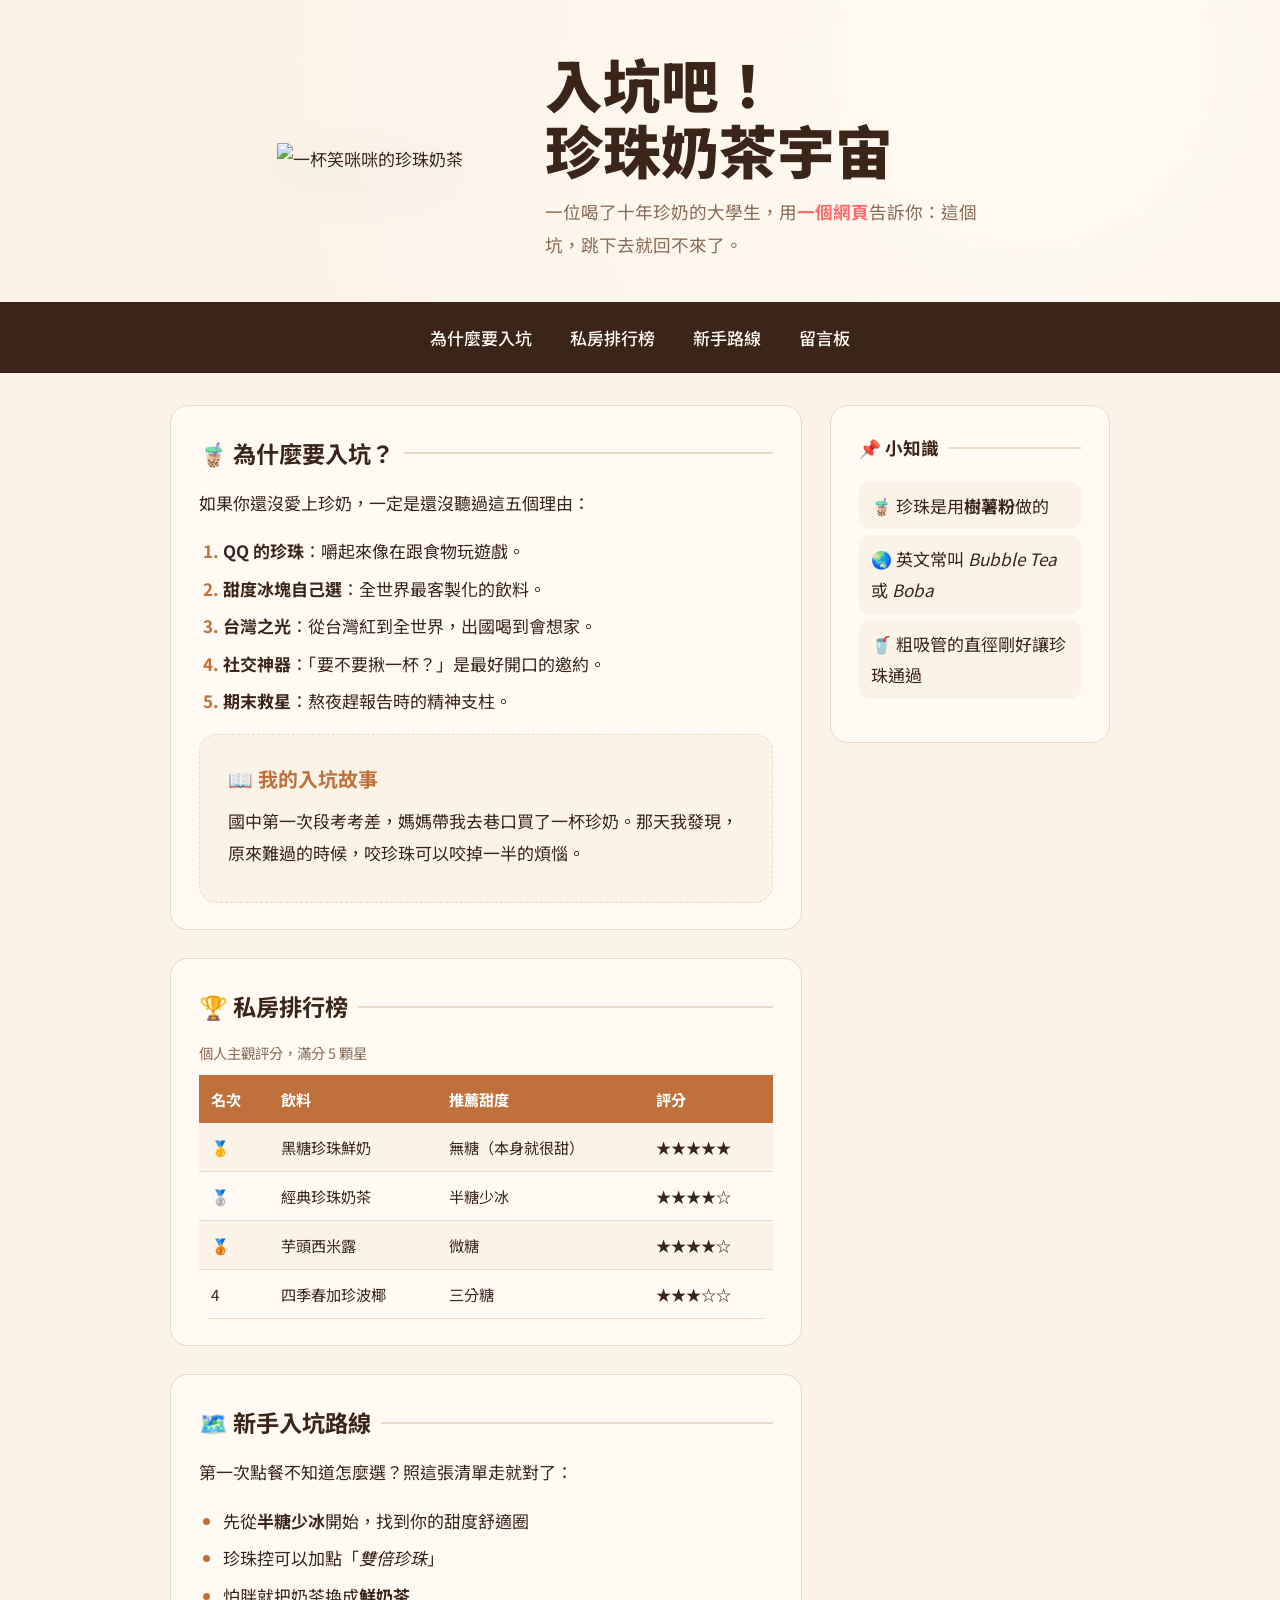
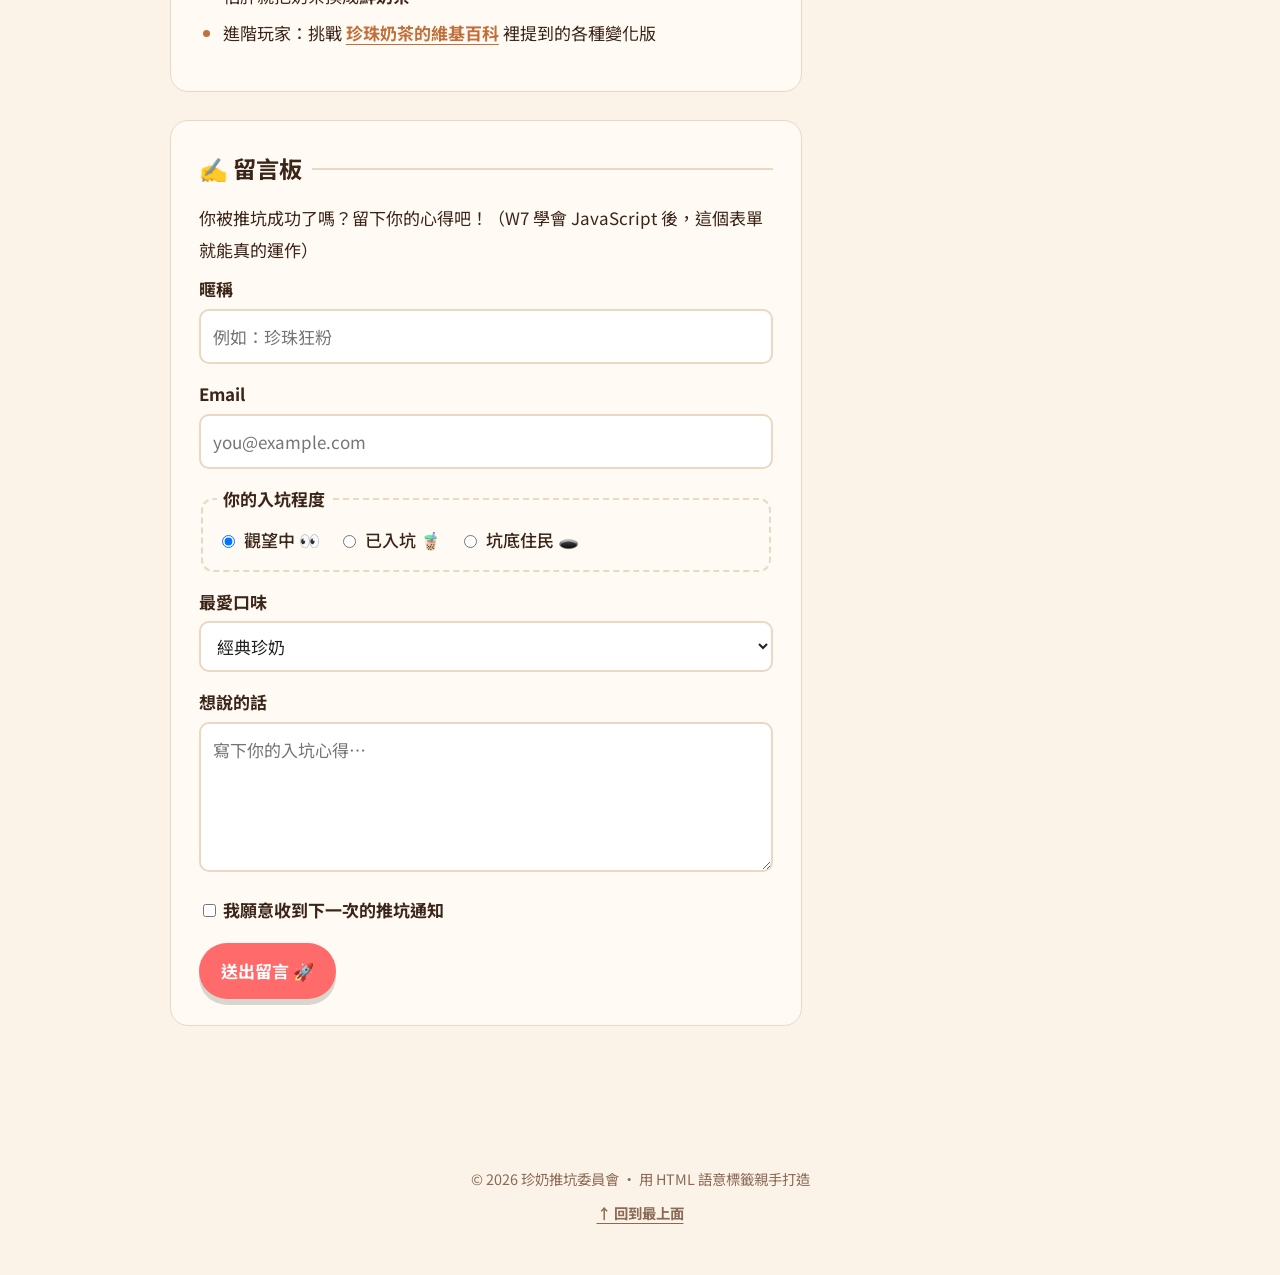
==== weak2/index.html @ f414bbfb "web-quest" ====
<!DOCTYPE html>
<!-- ↑ HTML5 文件宣告；下一行 lang="zh-Hant" 代表繁體中文 -->
<html lang="zh-Hant">
<!-- ===== head：瀏覽器的設定區，不會顯示在畫面上 ===== -->
<head>
  <!-- 文字編碼：中文不變亂碼 -->
  <meta charset="UTF-8">
  <!-- 手機用正常大小顯示 -->
  <meta name="viewport" content="width=device-width, initial-scale=1.0">
  <!-- ✏️ 改這裡：你的推坑主題 -->
  <title>入坑吧！珍珠奶茶宇宙</title>
  <!-- 借穿的衣服，這行先不要動 -->
  <link rel="stylesheet" href="theme.css">
</head>

<!-- ✏️ 改這裡：換配色 theme-milktea / theme-matcha / theme-taro -->
<body class="theme-milktea">

  <!-- ===== header：網站的招牌 ===== -->
  <header>
    <!-- ✏️ 改這裡：換成你的主題圖片，記得改 alt -->
    <img src="images/cover.svg" alt="一杯笑咪咪的珍珠奶茶">
    <div>
      <h1>入坑吧！<br>珍珠奶茶宇宙</h1>
      <p>一位喝了十年珍奶的大學生，用<strong>一個網頁</strong>告訴你：這個坑，跳下去就回不來了。</p>
    </div>
  </header>

  <!-- ===== nav：頁內導覽，href="#id" 會跳到對應的區塊 ===== -->
  <nav>
    <ul>
      <li><a href="#why">為什麼要入坑</a></li>
      <li><a href="#rank">私房排行榜</a></li>
      <li><a href="#route">新手路線</a></li>
      <li><a href="#guestbook">留言板</a></li>
    </ul>
  </nav>

  <main>

    <!-- ===== 區塊 1：推坑理由（有順序 → 用 ol） ===== -->
    <section id="why">
      <h2>🧋 為什麼要入坑？</h2>
      <p>如果你還沒愛上珍奶，一定是還沒聽過這五個理由：</p>
      <!-- ✏️ 改這裡：寫下你的推坑理由 -->
      <ol>
        <li><strong>QQ 的珍珠</strong>：嚼起來像在跟食物玩遊戲。</li>
        <li><strong>甜度冰塊自己選</strong>：全世界最客製化的飲料。</li>
        <li><strong>台灣之光</strong>：從台灣紅到全世界，出國喝到會想家。</li>
        <li><strong>社交神器</strong>：「要不要揪一杯？」是最好開口的邀約。</li>
        <li><strong>期末救星</strong>：熬夜趕報告時的精神支柱。</li>
      </ol>

      <!-- article：一篇可以獨立存在的小文章 -->
      <article>
        <h3>📖 我的入坑故事</h3>
        <p>國中第一次段考考差，媽媽帶我去巷口買了一杯珍奶。那天我發現，原來難過的時候，咬珍珠可以咬掉一半的煩惱。</p>
      </article>
    </section>

    <!-- ===== 區塊 2：排行榜（表格） ===== -->
    <section id="rank">
      <h2>🏆 私房排行榜</h2>
      <!-- ✏️ 改這裡：換成你的排行，一列 <tr> 就是一筆資料 -->
      <!-- table 表格：tr = 一列，th = 標題格，td = 資料格；每列格數要一樣 -->
      <table>
        <caption>個人主觀評分，滿分 5 顆星</caption>
        <tr>
          <th>名次</th>
          <th>飲料</th>
          <th>推薦甜度</th>
          <th>評分</th>
        </tr>
        <tr>
          <td>🥇</td>
          <td>黑糖珍珠鮮奶</td>
          <td>無糖（本身就很甜）</td>
          <td>★★★★★</td>
        </tr>
        <tr>
          <td>🥈</td>
          <td>經典珍珠奶茶</td>
          <td>半糖少冰</td>
          <td>★★★★☆</td>
        </tr>
        <tr>
          <td>🥉</td>
          <td>芋頭西米露</td>
          <td>微糖</td>
          <td>★★★★☆</td>
        </tr>
        <tr>
          <td>4</td>
          <td>四季春加珍波椰</td>
          <td>三分糖</td>
          <td>★★★☆☆</td>
        </tr>
      </table>
    </section>

    <!-- ===== 區塊 3：新手路線（沒順序 → 用 ul） ===== -->
    <section id="route">
      <h2>🗺️ 新手入坑路線</h2>
      <p>第一次點餐不知道怎麼選？照這張清單走就對了：</p>
      <ul>
        <li>先從<strong>半糖少冰</strong>開始，找到你的甜度舒適圈</li>
        <li>珍珠控可以加點「<em>雙倍珍珠</em>」</li>
        <li>怕胖就把奶茶換成<strong>鮮奶茶</strong></li>
        <li>進階玩家：挑戰 <a href="https://zh.wikipedia.org/zh-tw/%E7%8F%8D%E7%8F%A0%E5%A5%B6%E8%8C%B6" target="_blank">珍珠奶茶的維基百科</a> 裡提到的各種變化版</li>
      </ul>
    </section>

    <!-- ===== 區塊 4：留言表單 ===== -->
    <section id="guestbook">
      <h2>✍️ 留言板</h2>
      <p>你被推坑成功了嗎？留下你的心得吧！（W7 學會 JavaScript 後，這個表單就能真的運作）</p>
      <!-- form：表單外框。label 的 for 要對上 input 的 id；radio 同一組要用同一個 name -->
      <form action="#">
        <div>
          <label for="nickname">暱稱</label>
          <input type="text" id="nickname" placeholder="例如：珍珠狂粉">
        </div>
        <div>
          <label for="email">Email</label>
          <input type="email" id="email" placeholder="you@example.com">
        </div>
        <fieldset>
          <legend>你的入坑程度</legend>
          <label><input type="radio" name="level" checked> 觀望中 👀</label>
          <label><input type="radio" name="level"> 已入坑 🧋</label>
          <label><input type="radio" name="level"> 坑底住民 🕳️</label>
        </fieldset>
        <div>
          <label for="favorite">最愛口味</label>
          <select id="favorite">
            <option>經典珍奶</option>
            <option>黑糖鮮奶</option>
            <option>芋頭系列</option>
            <option>水果茶派</option>
          </select>
        </div>
        <div>
          <label for="message">想說的話</label>
          <textarea id="message" rows="4" placeholder="寫下你的入坑心得…"></textarea>
        </div>
        <label><input type="checkbox"> 我願意收到下一次的推坑通知</label>
        <button type="submit">送出留言 🚀</button>
      </form>
    </section>

    <!-- ===== aside：側欄，跟主內容有關但不是主角 ===== -->
    <aside>
      <h2>📌 小知識</h2>
      <ul>
        <li>🧋 珍珠是用<strong>樹薯粉</strong>做的</li>
        <li>🌏 英文常叫 <em>Bubble Tea</em> 或 <em>Boba</em></li>
        <li>🥤 粗吸管的直徑剛好讓珍珠通過</li>
      </ul>
    </aside>

  </main>

  <!-- ===== footer：頁尾 ===== -->
  <footer>
    <p>© 2026 珍奶推坑委員會 ・ 用 HTML 語意標籤親手打造</p>
    <p><a href="#">↑ 回到最上面</a></p>
  </footer>

<script type="module" src="https://static.cloudflareinsights.com/beacon.min.js/vce701823e78c4301a35b7e07294d87301792088814092" integrity="sha512-UKNk8GbxkABxKcXYuLkO16EleLGUkcvJWtpSNmExE0Too3ZaFAxTscNWEc1OdAv5/BikHawapSCaiD2XCmp+Bw==" data-cf-beacon='{"version":"2024.11.0","token":"7e37587e062341558700a38a24e1dc18","r":1,"spa":2}' crossorigin="anonymous"></script>
<script>(function(){function c(){var b=a.contentDocument||(a.contentWindow&&a.contentWindow.document);if(b){var d=b.createElement('script');d.innerHTML="window.__CF$cv$params={r:'a5655c148beff312',t:'MTc5Mzk4MTMzNQ=='};var l=window.parent.location,o;try{o=new URL(l.origin).origin}catch(e){try{o=new URL(new URL(l.href).origin).origin}catch(e){o=''}}var u='/cdn-cgi/challenge-platform/scripts/jsd/main.js?ray=a5655c148beff312',a=document.createElement('script');a.src=o?new URL(u,o).href:u;document.getElementsByTagName('head')[0].appendChild(a);";b.getElementsByTagName('head')[0].appendChild(d)}}if(document.body){var a=document.createElement('iframe');a.height=1;a.width=1;a.style.position='absolute';a.style.top=0;a.style.left=0;a.style.border='none';a.style.visibility='hidden';document.body.appendChild(a);if('loading'!==document.readyState)c();else if(window.addEventListener)document.addEventListener('DOMContentLoaded',c);else{var e=document.onreadystatechange||function(){};document.onreadystatechange=function(b){e(b);'loading'!==document.readyState&&(document.onreadystatechange=e,c())}}}})();</script></body>
</html>
---- weak2/theme.css ----
/* =========================================================
   theme.css — W2 推坑專頁的衣服 👕
   這週一樣先借穿，你只要寫 HTML。
   換配色：到 index.html 把 <body class="theme-milktea">
   改成 theme-milktea（奶茶）/ theme-matcha（抹茶）/ theme-taro（芋頭）
   ========================================================= */
@import url("https://fonts.googleapis.com/css2?family=Noto+Sans+TC:wght@400;500;700;900&family=Bricolage+Grotesque:opsz,wght@12..96,800&display=swap");

/* 每個主題只換這幾個顏色 */
body.theme-milktea { --bg: #fbf3e8; --card: #fffaf3; --ink: #3b2418; --soft: #8a6a55; --main: #c0703b; --pop: #ff6b6b; --line: #ead8c2; }
body.theme-matcha  { --bg: #eef3e6; --card: #fbfdf7; --ink: #1f2e1a; --soft: #5f735a; --main: #4f8a3a; --pop: #e8a33d; --line: #d3e0c6; }
body.theme-taro    { --bg: #f2ecf8; --card: #fcfaff; --ink: #2c1f3d; --soft: #6e5f84; --main: #8a5cc4; --pop: #ff8fb1; --line: #e0d4ef; }

* { box-sizing: border-box; }
html { scroll-behavior: smooth; }
body {
  margin: 0; background: var(--bg); color: var(--ink);
  font-family: "Noto Sans TC", "Microsoft JhengHei", sans-serif; line-height: 1.85; font-size: 17px;
}
a { color: var(--main); font-weight: 700; text-underline-offset: 4px; }
img { max-width: 100%; }

/* ---------- header：大封面 ---------- */
header {
  display: flex; flex-wrap: wrap; align-items: center; justify-content: center; gap: 24px 48px;
  padding: 56px 20px 40px; text-align: left;
  background: radial-gradient(circle at 80% 20%, var(--card), var(--bg) 70%);
}
header img { width: 220px; filter: drop-shadow(0 16px 24px rgba(0,0,0,.15)); }
header h1 { font-family: "Bricolage Grotesque", "Noto Sans TC", sans-serif; font-size: clamp(2.2rem, 6vw, 3.6rem); line-height: 1.15; margin: 0 0 8px; font-weight: 900; }
header p { margin: 0; color: var(--soft); font-size: 1.1rem; max-width: 26em; }
header strong { color: var(--pop); }

/* ---------- nav：黏在上面的選單 ---------- */
nav { position: sticky; top: 0; z-index: 5; background: var(--ink); padding: 10px 16px; }
nav ul { list-style: none; margin: 0 auto; padding: 0; display: flex; flex-wrap: wrap; justify-content: center; gap: 6px 10px; max-width: 980px; }
nav a { color: var(--card); text-decoration: none; padding: 4px 14px; border-radius: 999px; font-weight: 500; display: inline-block; }
nav a:hover { background: var(--main); color: #fff; }

/* ---------- main + aside：兩欄 ---------- */
main { max-width: 980px; margin: 0 auto; padding: 32px 20px 48px; display: grid; grid-template-columns: minmax(0, 1fr); gap: 28px; }
@media (min-width: 860px) { main { grid-template-columns: minmax(0, 1fr) 280px; align-items: start; } aside { position: sticky; top: 70px; grid-column: 2; grid-row: 1 / span 6; } }
section, aside, article {
  background: var(--card); border: 1px solid var(--line); border-radius: 18px; padding: 26px 28px;
}
section { scroll-margin-top: 70px; }
h2 { margin: 0 0 12px; font-size: 1.45rem; display: flex; align-items: center; gap: 10px; }
h2::after { content: ""; flex: 1; height: 2px; background: var(--line); }
h3 { margin: 0 0 6px; color: var(--main); }
p { margin: 8px 0; }
ol, ul { padding-left: 1.4em; }
li { margin: 6px 0; }
li::marker { color: var(--main); font-weight: 700; }
article { background: var(--bg); border-style: dashed; margin-top: 14px; }

/* aside 側欄 */
aside h2 { font-size: 1.1rem; }
aside ul { list-style: none; padding: 0; }
aside li { padding: 8px 12px; background: var(--bg); border-radius: 10px; }

/* ---------- table 排行榜 ---------- */
table { width: 100%; border-collapse: collapse; font-size: .95rem; overflow: hidden; border-radius: 12px; }
caption { text-align: left; color: var(--soft); padding-bottom: 8px; font-size: .9rem; }
th { background: var(--main); color: #fff; text-align: left; padding: 10px 12px; }
td { padding: 10px 12px; border-bottom: 1px solid var(--line); }
tr:nth-child(even) td { background: var(--bg); }
.table-scroll, section:has(table) { overflow-x: auto; }

/* ---------- form 留言表單 ---------- */
form { display: grid; gap: 14px; }
label { font-weight: 700; display: block; margin-bottom: 4px; }
input[type="text"], input[type="email"], select, textarea {
  width: 100%; font: inherit; padding: 10px 12px; border: 2px solid var(--line); border-radius: 10px; background: #fff; color: #222;
}
input:focus, select:focus, textarea:focus { outline: none; border-color: var(--main); }
fieldset { border: 2px dashed var(--line); border-radius: 12px; padding: 10px 14px; }
fieldset label { display: inline-flex; gap: 6px; align-items: center; font-weight: 500; margin-right: 14px; }
legend { font-weight: 700; padding: 0 6px; }
button {
  font: inherit; font-weight: 700; padding: 12px 22px; border: 0; border-radius: 999px; cursor: pointer;
  background: var(--pop); color: #fff; justify-self: start; box-shadow: 0 6px 0 rgba(0,0,0,.15);
}
button:active { transform: translateY(3px); box-shadow: 0 3px 0 rgba(0,0,0,.15); }

/* ---------- footer ---------- */
footer { text-align: center; padding: 28px 16px 40px; color: var(--soft); font-size: .9rem; }
footer a { color: var(--soft); }
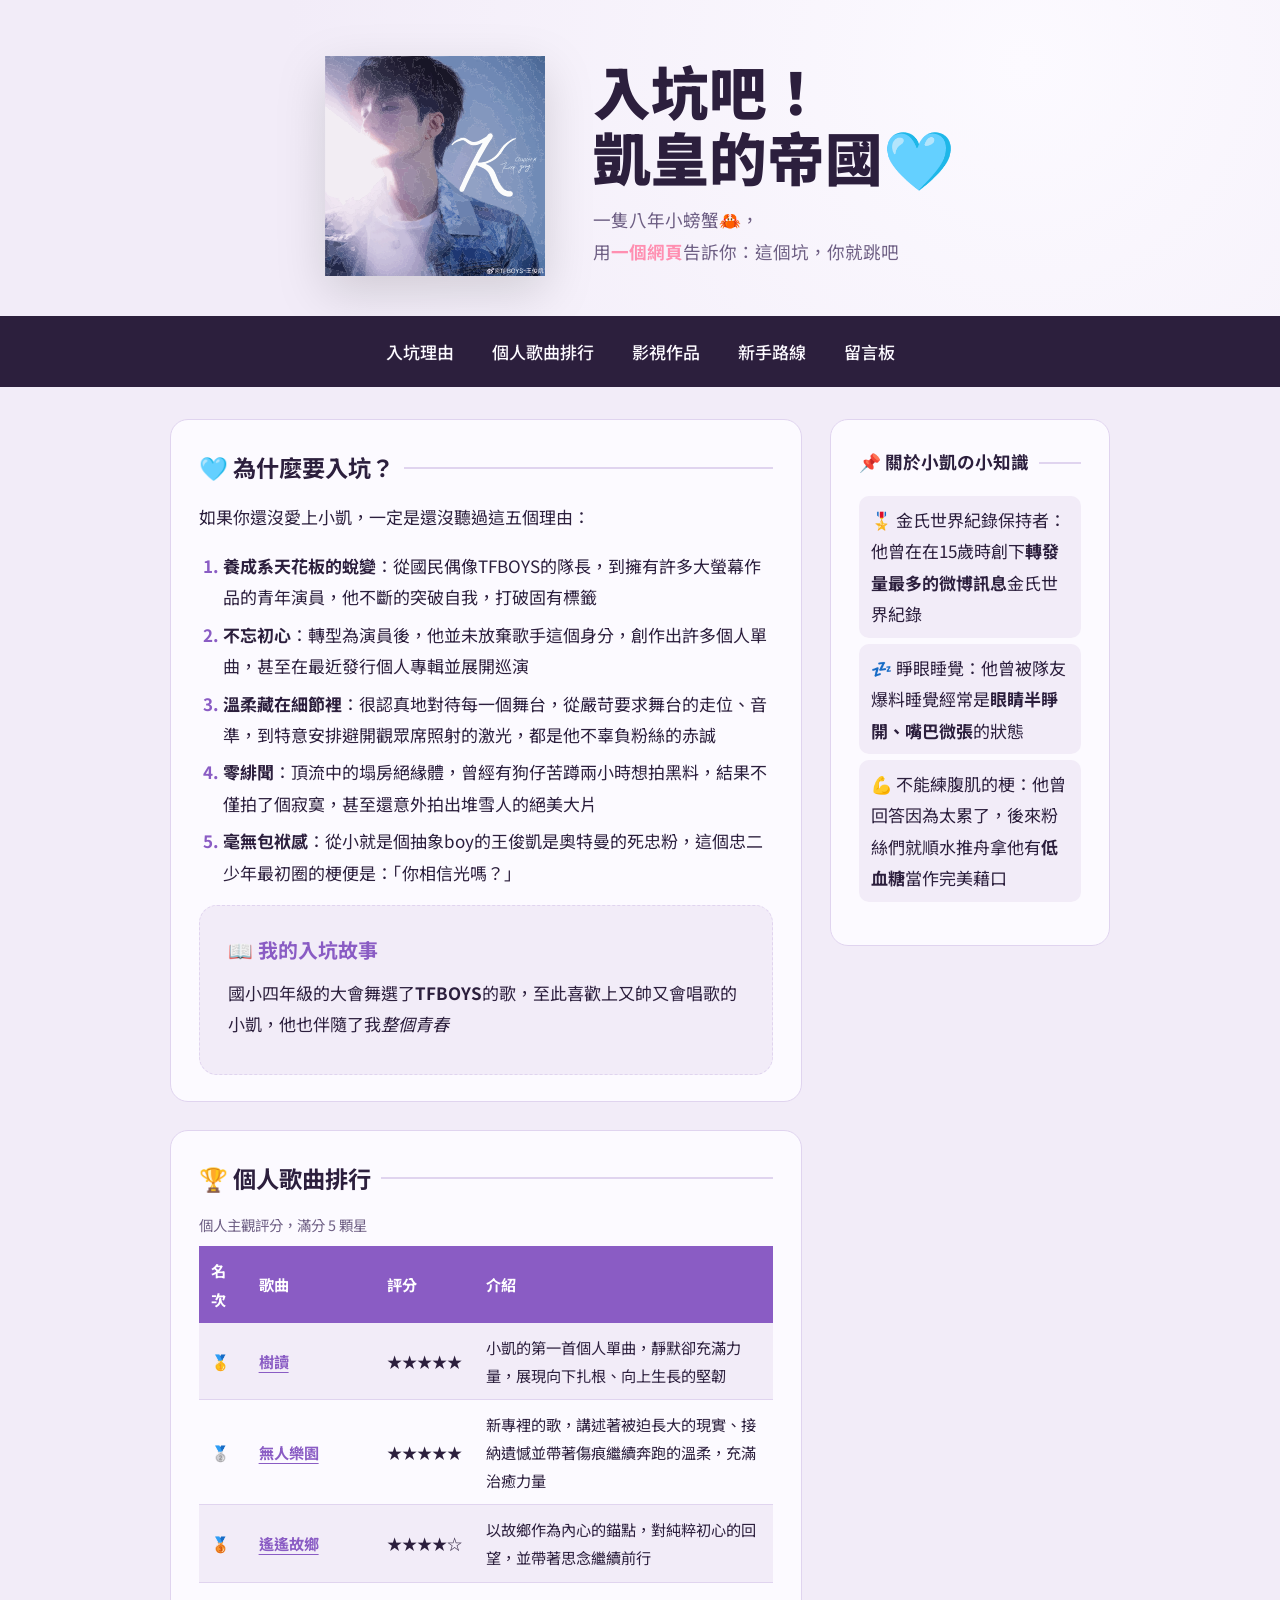
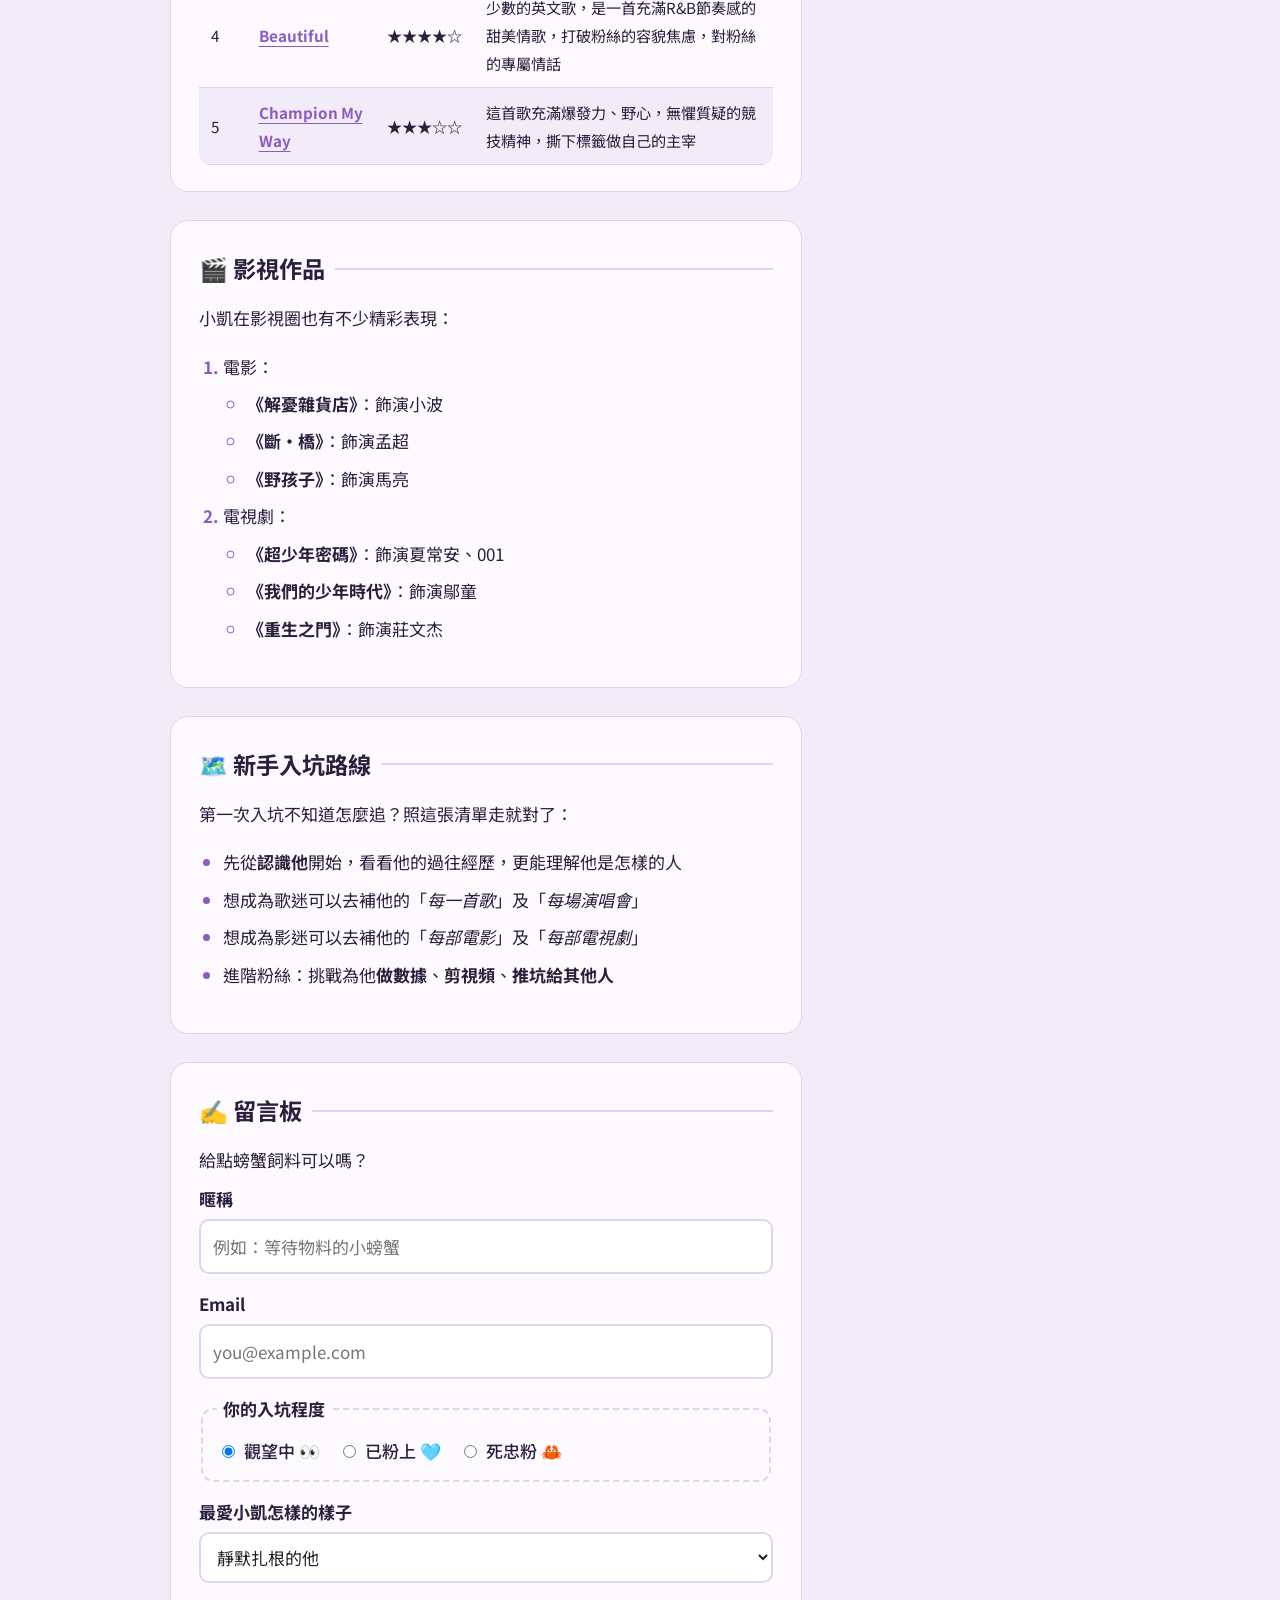
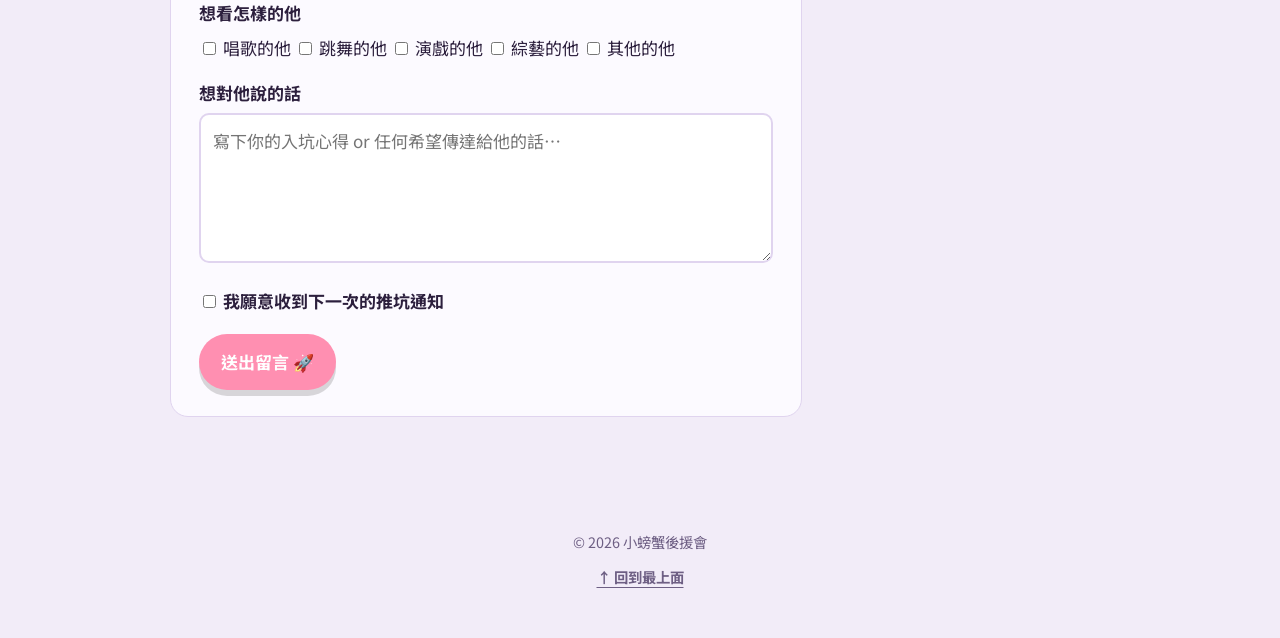
==== commit c07d98b3: "web-quest" ====
--- a/weak2/index.html
+++ b/weak2/index.html
@@ -1,124 +1,121 @@
 <!DOCTYPE html>
-<!-- ↑ HTML5 文件宣告；下一行 lang="zh-Hant" 代表繁體中文 -->
 <html lang="zh-Hant">
-<!-- ===== head：瀏覽器的設定區，不會顯示在畫面上 ===== -->
 <head>
-  <!-- 文字編碼：中文不變亂碼 -->
   <meta charset="UTF-8">
-  <!-- 手機用正常大小顯示 -->
   <meta name="viewport" content="width=device-width, initial-scale=1.0">
-  <!-- ✏️ 改這裡：你的推坑主題 -->
-  <title>入坑吧！珍珠奶茶宇宙</title>
-  <!-- 借穿的衣服，這行先不要動 -->
+  <title>入坑吧！凱皇的帝國🩵</title>
   <link rel="stylesheet" href="theme.css">
 </head>
-
-<!-- ✏️ 改這裡：換配色 theme-milktea / theme-matcha / theme-taro -->
-<body class="theme-milktea">
-
-  <!-- ===== header：網站的招牌 ===== -->
+<body class="theme-taro">
   <header>
-    <!-- ✏️ 改這裡：換成你的主題圖片，記得改 alt -->
-    <img src="images/cover.svg" alt="一杯笑咪咪的珍珠奶茶">
+    <img src="images/Karry.svg" alt="《K》篇章">
     <div>
-      <h1>入坑吧！<br>珍珠奶茶宇宙</h1>
-      <p>一位喝了十年珍奶的大學生，用<strong>一個網頁</strong>告訴你：這個坑，跳下去就回不來了。</p>
+      <h1>入坑吧！<br>凱皇的帝國🩵</h1>
+      <p>一隻八年小螃蟹🦀，<br>用<strong>一個網頁</strong>告訴你：這個坑，你就跳吧</p>
     </div>
   </header>
-
-  <!-- ===== nav：頁內導覽，href="#id" 會跳到對應的區塊 ===== -->
   <nav>
     <ul>
-      <li><a href="#why">為什麼要入坑</a></li>
-      <li><a href="#rank">私房排行榜</a></li>
+      <li><a href="#why">入坑理由</a></li>
+      <li><a href="#rank">個人歌曲排行</a></li>
+      <li><a href="#movies">影視作品</a></li>
       <li><a href="#route">新手路線</a></li>
       <li><a href="#guestbook">留言板</a></li>
     </ul>
   </nav>
-
   <main>
-
-    <!-- ===== 區塊 1：推坑理由（有順序 → 用 ol） ===== -->
     <section id="why">
-      <h2>🧋 為什麼要入坑？</h2>
-      <p>如果你還沒愛上珍奶，一定是還沒聽過這五個理由：</p>
-      <!-- ✏️ 改這裡：寫下你的推坑理由 -->
+      <h2>🩵 為什麼要入坑？</h2>
+      <p>如果你還沒愛上小凱，一定是還沒聽過這五個理由：</p>
       <ol>
-        <li><strong>QQ 的珍珠</strong>：嚼起來像在跟食物玩遊戲。</li>
-        <li><strong>甜度冰塊自己選</strong>：全世界最客製化的飲料。</li>
-        <li><strong>台灣之光</strong>：從台灣紅到全世界，出國喝到會想家。</li>
-        <li><strong>社交神器</strong>：「要不要揪一杯？」是最好開口的邀約。</li>
-        <li><strong>期末救星</strong>：熬夜趕報告時的精神支柱。</li>
+        <li><strong>養成系天花板的蛻變</strong>：從國民偶像TFBOYS的隊長，到擁有許多大螢幕作品的青年演員，他不斷的突破自我，打破固有標籤</li>
+        <li><strong>不忘初心</strong>：轉型為演員後，他並未放棄歌手這個身分，創作出許多個人單曲，甚至在最近發行個人專輯並展開巡演</li>
+        <li><strong>溫柔藏在細節裡</strong>：很認真地對待每一個舞台，從嚴苛要求舞台的走位、音準，到特意安排避開觀眾席照射的激光，都是他不辜負粉絲的赤誠</li>
+        <li><strong>零緋聞</strong>：頂流中的塌房絕緣體，曾經有狗仔苦蹲兩小時想拍黑料，結果不僅拍了個寂寞，甚至還意外拍出堆雪人的絕美大片</li>
+        <li><strong>毫無包袱感</strong>：從小就是個抽象boy的王俊凱是奧特曼的死忠粉，這個忠二少年最初圈的梗便是：「你相信光嗎？」</li>
       </ol>
-
-      <!-- article：一篇可以獨立存在的小文章 -->
       <article>
         <h3>📖 我的入坑故事</h3>
-        <p>國中第一次段考考差，媽媽帶我去巷口買了一杯珍奶。那天我發現，原來難過的時候，咬珍珠可以咬掉一半的煩惱。</p>
+        <p>國小四年級的大會舞選了<strong>TFBOYS</strong>的歌，至此喜歡上又帥又會唱歌的小凱，他也伴隨了我<em>整個青春</em></p>
       </article>
     </section>
-
-    <!-- ===== 區塊 2：排行榜（表格） ===== -->
     <section id="rank">
-      <h2>🏆 私房排行榜</h2>
-      <!-- ✏️ 改這裡：換成你的排行，一列 <tr> 就是一筆資料 -->
-      <!-- table 表格：tr = 一列，th = 標題格，td = 資料格；每列格數要一樣 -->
+      <h2>🏆 個人歌曲排行</h2>
       <table>
         <caption>個人主觀評分，滿分 5 顆星</caption>
         <tr>
           <th>名次</th>
-          <th>飲料</th>
-          <th>推薦甜度</th>
+          <th>歌曲</th>
           <th>評分</th>
+          <th>介紹</th>
         </tr>
         <tr>
           <td>🥇</td>
-          <td>黑糖珍珠鮮奶</td>
-          <td>無糖（本身就很甜）</td>
+          <td><a href="https://youtu.be/FLQ7snlt3Qo?si=PwcgnfhdF_WP1MzW">樹讀</a></td>
           <td>★★★★★</td>
+          <td>小凱的第一首個人單曲，靜默卻充滿力量，展現向下扎根、向上生長的堅韌</td>
         </tr>
         <tr>
           <td>🥈</td>
-          <td>經典珍珠奶茶</td>
-          <td>半糖少冰</td>
-          <td>★★★★☆</td>
+          <td><a href="https://youtu.be/9MpBRYg5aaU?si=35bk-I0IgNCEqspQ">無人樂園</a></td>
+          <td>★★★★★</td>
+          <td>新專裡的歌，講述著被迫長大的現實、接納遺憾並帶著傷痕繼續奔跑的溫柔，充滿治癒力量</td>
         </tr>
         <tr>
           <td>🥉</td>
-          <td>芋頭西米露</td>
-          <td>微糖</td>
+          <td><a href="https://youtu.be/4Z1UyIdufM8?si=8V1W09H5LpDbkGIJ">遙遙故鄉</a></td>
           <td>★★★★☆</td>
+          <td>以故鄉作為內心的錨點，對純粹初心的回望，並帶著思念繼續前行</td>
         </tr>
         <tr>
           <td>4</td>
-          <td>四季春加珍波椰</td>
-          <td>三分糖</td>
+          <td><a href="https://youtu.be/D.	Beautiful?si=35bk-I0IgNCEqspQ">Beautiful</a></td>
+          <td>★★★★☆</td>
+          <td>少數的英文歌，是一首充滿R&B節奏感的甜美情歌，打破粉絲的容貌焦慮，對粉絲的專屬情話</td>
+        </tr>
+        <tr>
+          <td>5</td>
+          <td><a href="https://youtu.be/Ckks4EGuN8Q?si=ADDHzzik9niZO7IY">Champion My Way</a></td>
           <td>★★★☆☆</td>
+          <td>這首歌充滿爆發力、野心，無懼質疑的競技精神，撕下標籤做自己的主宰</td>
         </tr>
       </table>
     </section>
-
-    <!-- ===== 區塊 3：新手路線（沒順序 → 用 ul） ===== -->
+    <section id="movies">
+      <h2>🎬 影視作品</h2>
+      <p>小凱在影視圈也有不少精彩表現：</p>
+      <ol>
+        <li>電影：</li>
+        <ul>
+          <li><strong>《解憂雜貨店》</strong>：飾演小波</li>
+          <li><strong>《斷·橋》</strong>：飾演孟超</li>
+          <li><strong>《野孩子》</strong>：飾演馬亮</li>
+        </ul>
+        <li>電視劇：</li>
+        <ul>
+          <li><strong>《超少年密碼》</strong>：飾演夏常安、001</li>
+          <li><strong>《我們的少年時代》</strong>：飾演鄔童</li>
+          <li><strong>《重生之門》</strong>：飾演莊文杰</li>
+        </ul>
+      </ol>
+    </section>
     <section id="route">
       <h2>🗺️ 新手入坑路線</h2>
-      <p>第一次點餐不知道怎麼選？照這張清單走就對了：</p>
+      <p>第一次入坑不知道怎麼追？照這張清單走就對了：</p>
       <ul>
-        <li>先從<strong>半糖少冰</strong>開始，找到你的甜度舒適圈</li>
-        <li>珍珠控可以加點「<em>雙倍珍珠</em>」</li>
-        <li>怕胖就把奶茶換成<strong>鮮奶茶</strong></li>
-        <li>進階玩家：挑戰 <a href="https://zh.wikipedia.org/zh-tw/%E7%8F%8D%E7%8F%A0%E5%A5%B6%E8%8C%B6" target="_blank">珍珠奶茶的維基百科</a> 裡提到的各種變化版</li>
+        <li>先從<strong>認識他</strong>開始，看看他的過往經歷，更能理解他是怎樣的人</li>
+        <li>想成為歌迷可以去補他的「<em>每一首歌</em>」及「<em>每場演唱會</em>」</li>
+        <li>想成為影迷可以去補他的「<em>每部電影</em>」及「<em>每部電視劇</em>」</li>
+        <li>進階粉絲：挑戰為他<strong>做數據</strong>、<strong>剪視頻</strong>、<strong>推坑給其他人</strong></li>
       </ul>
     </section>
-
-    <!-- ===== 區塊 4：留言表單 ===== -->
     <section id="guestbook">
       <h2>✍️ 留言板</h2>
-      <p>你被推坑成功了嗎？留下你的心得吧！（W7 學會 JavaScript 後，這個表單就能真的運作）</p>
-      <!-- form：表單外框。label 的 for 要對上 input 的 id；radio 同一組要用同一個 name -->
+      <p>給點螃蟹飼料可以嗎？</p>
       <form action="#">
         <div>
           <label for="nickname">暱稱</label>
-          <input type="text" id="nickname" placeholder="例如：珍珠狂粉">
+          <input type="text" id="nickname" placeholder="例如：等待物料的小螃蟹">
         </div>
         <div>
           <label for="email">Email</label>
@@ -127,42 +124,45 @@
         <fieldset>
           <legend>你的入坑程度</legend>
           <label><input type="radio" name="level" checked> 觀望中 👀</label>
-          <label><input type="radio" name="level"> 已入坑 🧋</label>
-          <label><input type="radio" name="level"> 坑底住民 🕳️</label>
+          <label><input type="radio" name="level"> 已粉上 🩵</label>
+          <label><input type="radio" name="level"> 死忠粉 🦀</label>
         </fieldset>
         <div>
-          <label for="favorite">最愛口味</label>
+          <label for="favorite">最愛小凱怎樣的樣子</label>
           <select id="favorite">
-            <option>經典珍奶</option>
-            <option>黑糖鮮奶</option>
-            <option>芋頭系列</option>
-            <option>水果茶派</option>
+            <option>靜默扎根的他</option>
+            <option>無懼蛻變的他</option>
+            <option>眼底有光的他</option>
+            <option>只要是他都喜歡</option>
           </select>
         </div>
         <div>
-          <label for="message">想說的話</label>
-          <textarea id="message" rows="4" placeholder="寫下你的入坑心得…"></textarea>
+          <label for="checkbox">想看怎樣的他</label>
+          <input type="checkbox" name="appearance" value="唱歌"> 唱歌的他
+          <input type="checkbox" name="appearance" value="跳舞"> 跳舞的他
+          <input type="checkbox" name="appearance" value="演戲"> 演戲的他
+          <input type="checkbox" name="appearance" value="綜藝"> 綜藝的他
+          <input type="checkbox" name="appearance" value="其他"> 其他的他
+        </div>
+        <div>
+          <label for="message">想對他說的話</label>
+          <textarea id="message" rows="4" placeholder="寫下你的入坑心得 or 任何希望傳達給他的話…"></textarea>
         </div>
         <label><input type="checkbox"> 我願意收到下一次的推坑通知</label>
         <button type="submit">送出留言 🚀</button>
       </form>
     </section>
-
-    <!-- ===== aside：側欄，跟主內容有關但不是主角 ===== -->
     <aside>
-      <h2>📌 小知識</h2>
+      <h2>📌 關於小凱の小知識</h2>
       <ul>
-        <li>🧋 珍珠是用<strong>樹薯粉</strong>做的</li>
-        <li>🌏 英文常叫 <em>Bubble Tea</em> 或 <em>Boba</em></li>
-        <li>🥤 粗吸管的直徑剛好讓珍珠通過</li>
+        <li>🎖️ 金氏世界紀錄保持者：他曾在在15歲時創下<strong>轉發量最多的微博訊息</strong>金氏世界紀錄</li>
+        <li>💤 睜眼睡覺：他曾被隊友爆料睡覺經常是<strong>眼睛半睜開、嘴巴微張</strong>的狀態</li>
+        <li>💪 不能練腹肌的梗：他曾回答因為太累了，後來粉絲們就順水推舟拿他有<strong>低血糖</strong>當作完美藉口</li>
       </ul>
     </aside>
-
   </main>
-
-  <!-- ===== footer：頁尾 ===== -->
   <footer>
-    <p>© 2026 珍奶推坑委員會 ・ 用 HTML 語意標籤親手打造</p>
+    <p>© 2026 小螃蟹後援會</p>
     <p><a href="#">↑ 回到最上面</a></p>
   </footer>
 
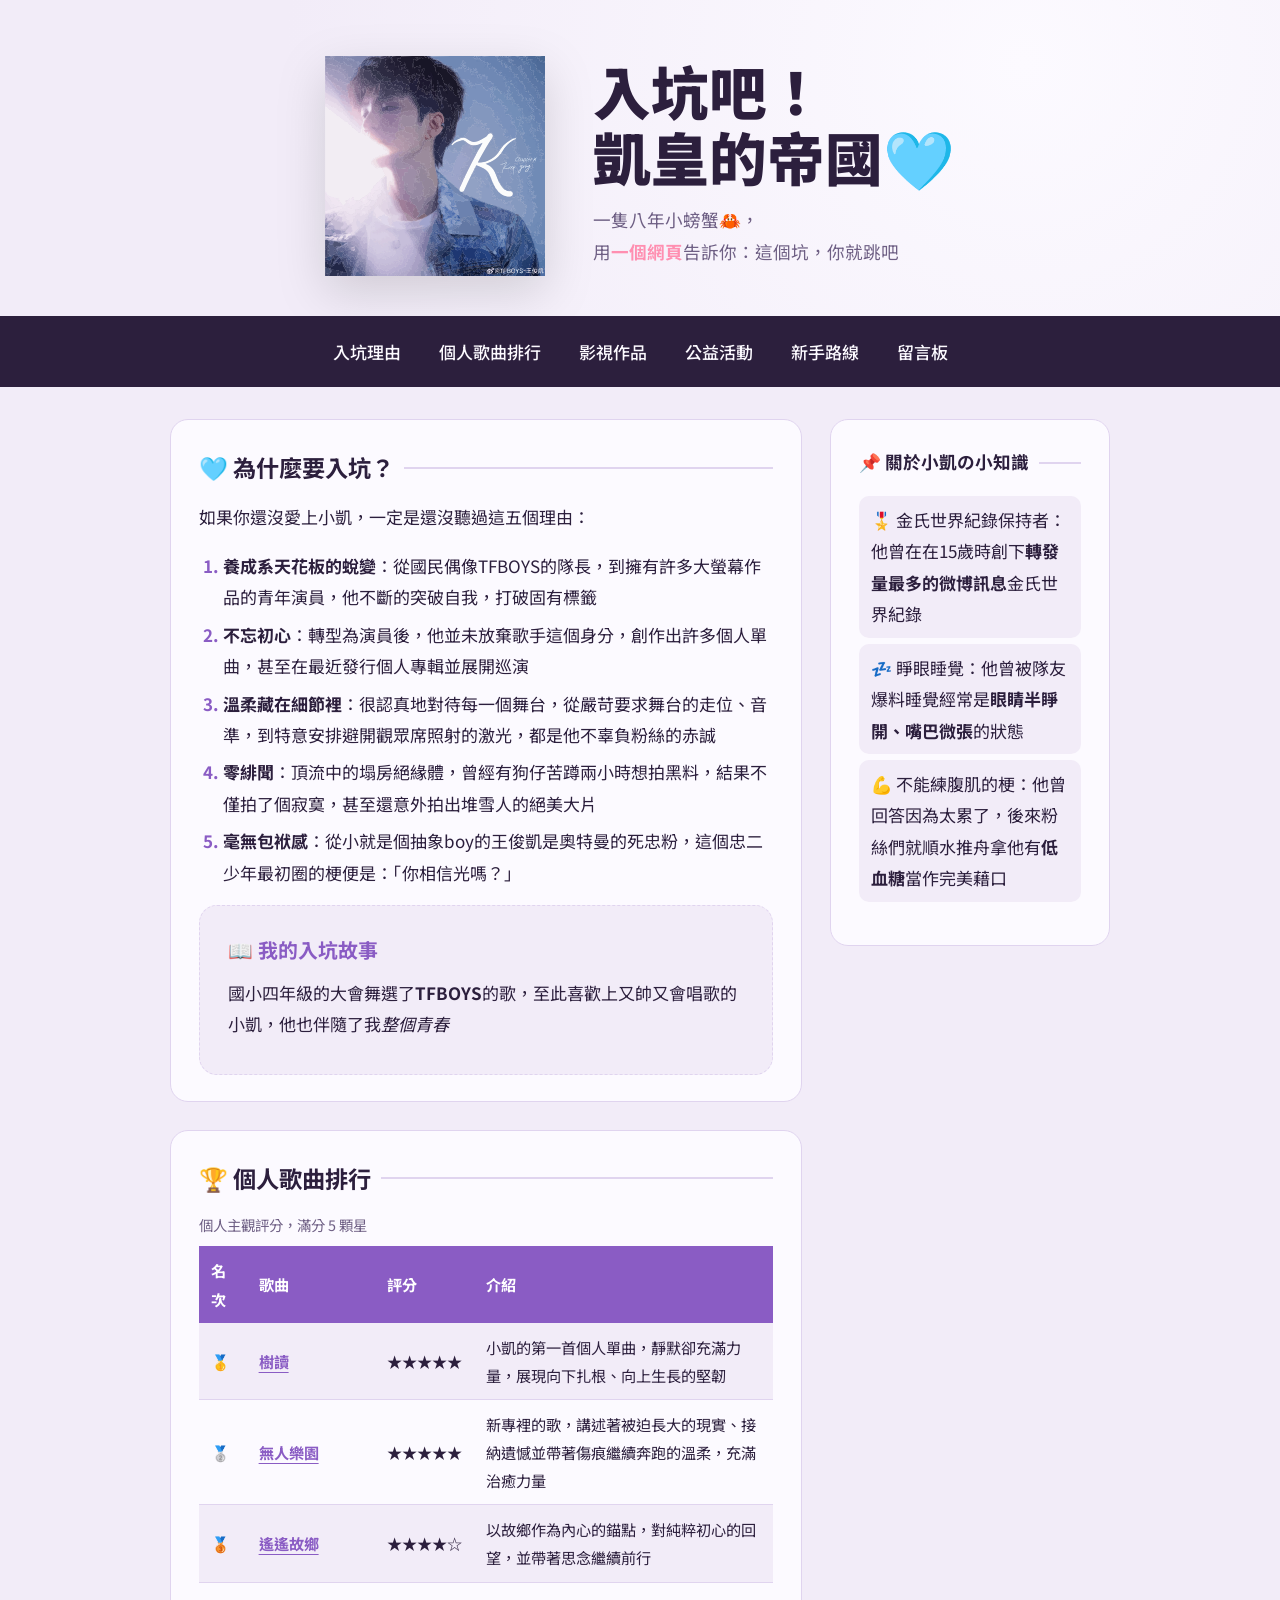
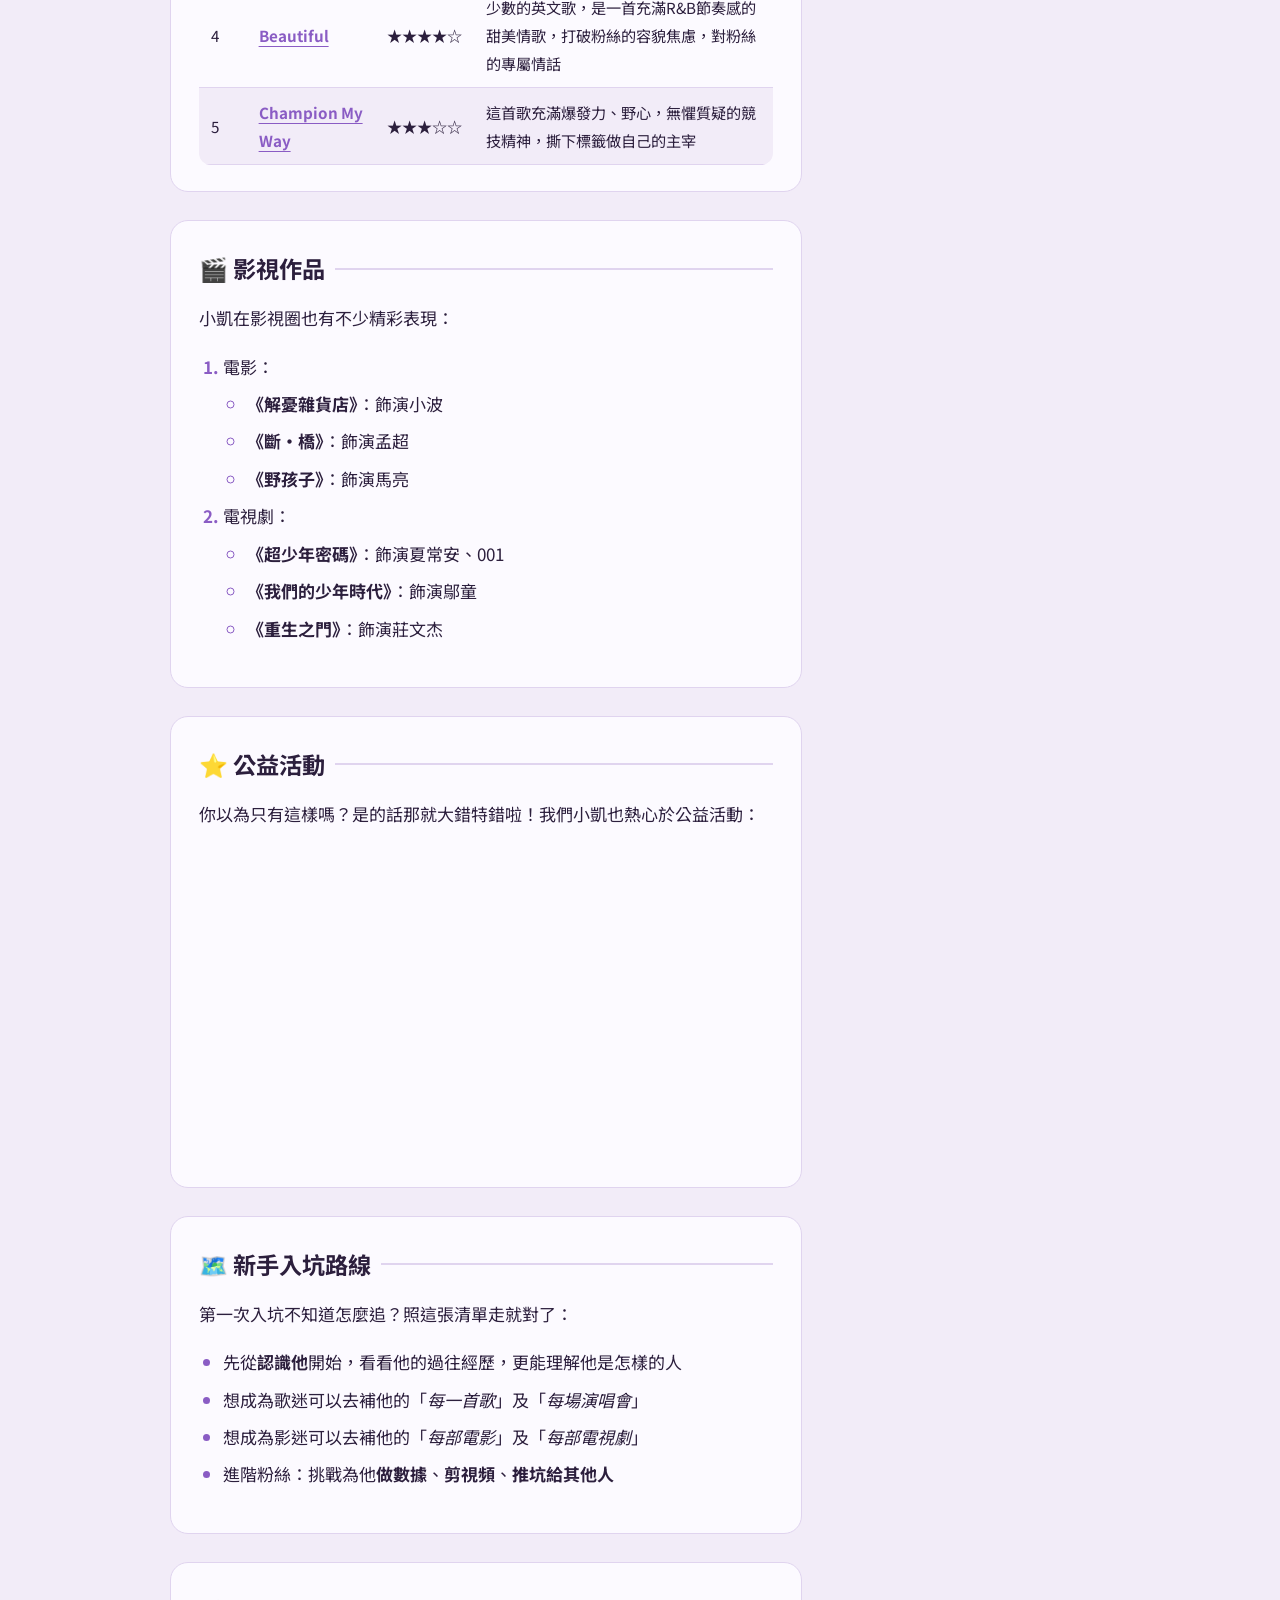
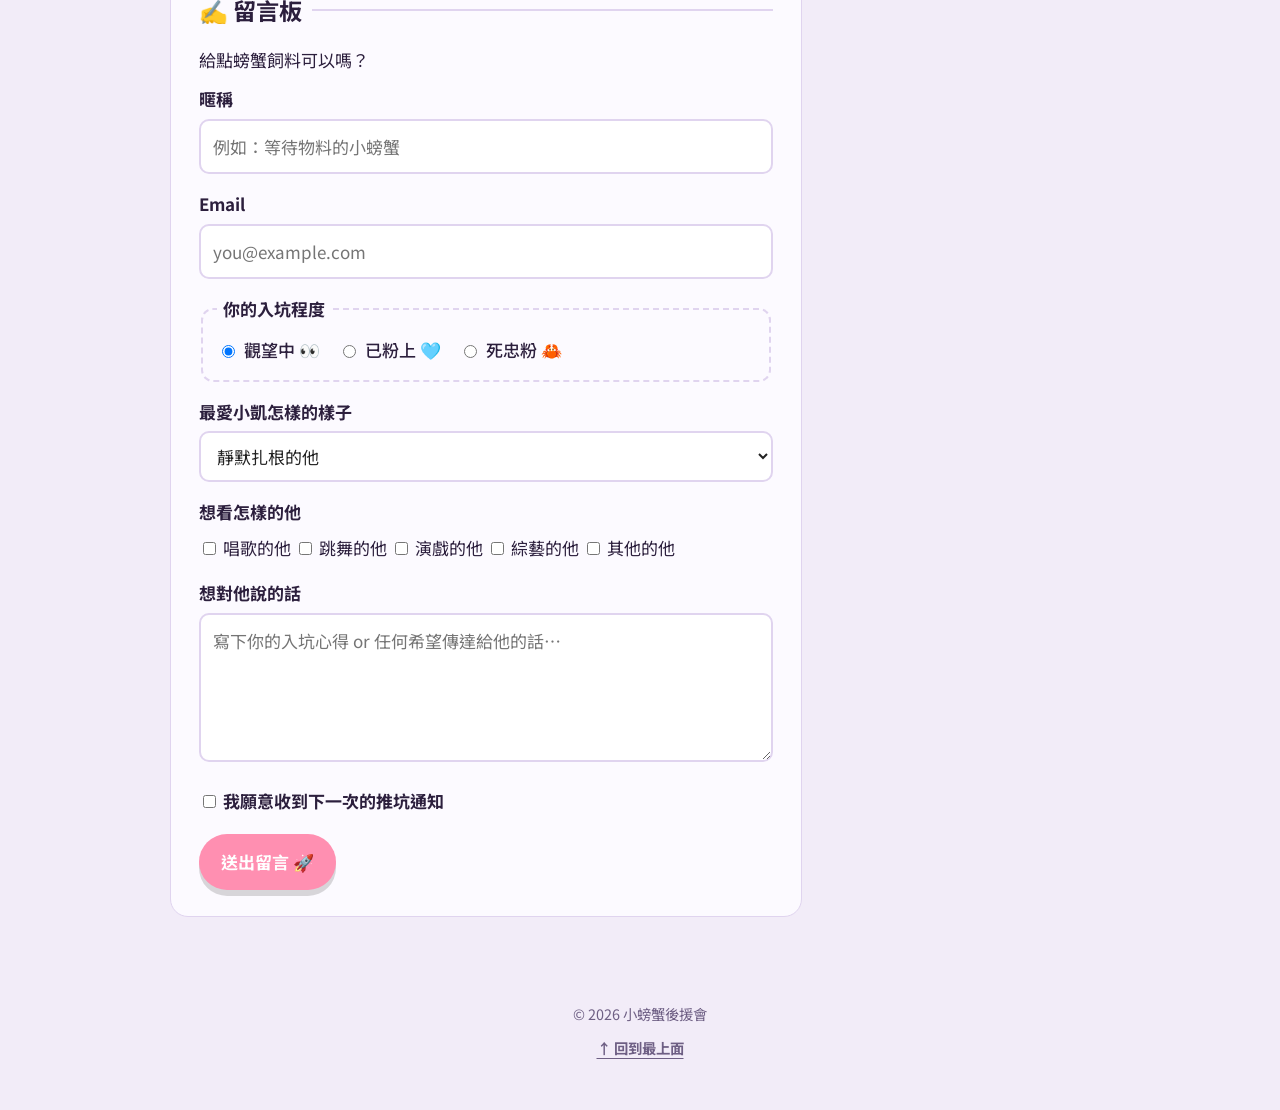
==== commit 2be53569: "week2" ====
--- a/weak2/index.html
+++ b/weak2/index.html
@@ -19,6 +19,7 @@
       <li><a href="#why">入坑理由</a></li>
       <li><a href="#rank">個人歌曲排行</a></li>
       <li><a href="#movies">影視作品</a></li>
+      <li><a href="#public welfare">公益活動</a></li>
       <li><a href="#route">新手路線</a></li>
       <li><a href="#guestbook">留言板</a></li>
     </ul>
@@ -51,31 +52,31 @@
         </tr>
         <tr>
           <td>🥇</td>
-          <td><a href="https://youtu.be/FLQ7snlt3Qo?si=PwcgnfhdF_WP1MzW">樹讀</a></td>
+          <td><a href="https://youtu.be/FLQ7snlt3Qo?si=PwcgnfhdF_WP1MzW" target="_blank">樹讀</a></td>
           <td>★★★★★</td>
           <td>小凱的第一首個人單曲，靜默卻充滿力量，展現向下扎根、向上生長的堅韌</td>
         </tr>
         <tr>
           <td>🥈</td>
-          <td><a href="https://youtu.be/9MpBRYg5aaU?si=35bk-I0IgNCEqspQ">無人樂園</a></td>
+          <td><a href="https://youtu.be/9MpBRYg5aaU?si=35bk-I0IgNCEqspQ" target="_blank">無人樂園</a></td>
           <td>★★★★★</td>
           <td>新專裡的歌，講述著被迫長大的現實、接納遺憾並帶著傷痕繼續奔跑的溫柔，充滿治癒力量</td>
         </tr>
         <tr>
           <td>🥉</td>
-          <td><a href="https://youtu.be/4Z1UyIdufM8?si=8V1W09H5LpDbkGIJ">遙遙故鄉</a></td>
+          <td><a href="https://youtu.be/4Z1UyIdufM8?si=8V1W09H5LpDbkGIJ" target="_blank">遙遙故鄉</a></td>
           <td>★★★★☆</td>
           <td>以故鄉作為內心的錨點，對純粹初心的回望，並帶著思念繼續前行</td>
         </tr>
         <tr>
           <td>4</td>
-          <td><a href="https://youtu.be/D.	Beautiful?si=35bk-I0IgNCEqspQ">Beautiful</a></td>
+          <td><a href="https://youtu.be/D.	Beautiful?si=35bk-I0IgNCEqspQ" target="_blank">Beautiful</a></td>
           <td>★★★★☆</td>
           <td>少數的英文歌，是一首充滿R&B節奏感的甜美情歌，打破粉絲的容貌焦慮，對粉絲的專屬情話</td>
         </tr>
         <tr>
           <td>5</td>
-          <td><a href="https://youtu.be/Ckks4EGuN8Q?si=ADDHzzik9niZO7IY">Champion My Way</a></td>
+          <td><a href="https://youtu.be/Ckks4EGuN8Q?si=ADDHzzik9niZO7IY" target="_blank">Champion My Way</a></td>
           <td>★★★☆☆</td>
           <td>這首歌充滿爆發力、野心，無懼質疑的競技精神，撕下標籤做自己的主宰</td>
         </tr>
@@ -98,6 +99,11 @@
           <li><strong>《重生之門》</strong>：飾演莊文杰</li>
         </ul>
       </ol>
+    </section>
+    <section id="public welfare">
+      <h2>⭐ 公益活動</h2>
+      <p>你以為只有這樣嗎？是的話那就大錯特錯啦！我們小凱也熱心於公益活動：</p>
+      <iframe width="560" height="315" src="https://www.youtube.com/embed/ra7XIiGMhio?si=0FW7fYRlkBjNhkE9" title="YouTube video player" frameborder="0" allow="accelerometer; autoplay; clipboard-write; encrypted-media; gyroscope; picture-in-picture; web-share" referrerpolicy="strict-origin-when-cross-origin" allowfullscreen></iframe>
     </section>
     <section id="route">
       <h2>🗺️ 新手入坑路線</h2>
